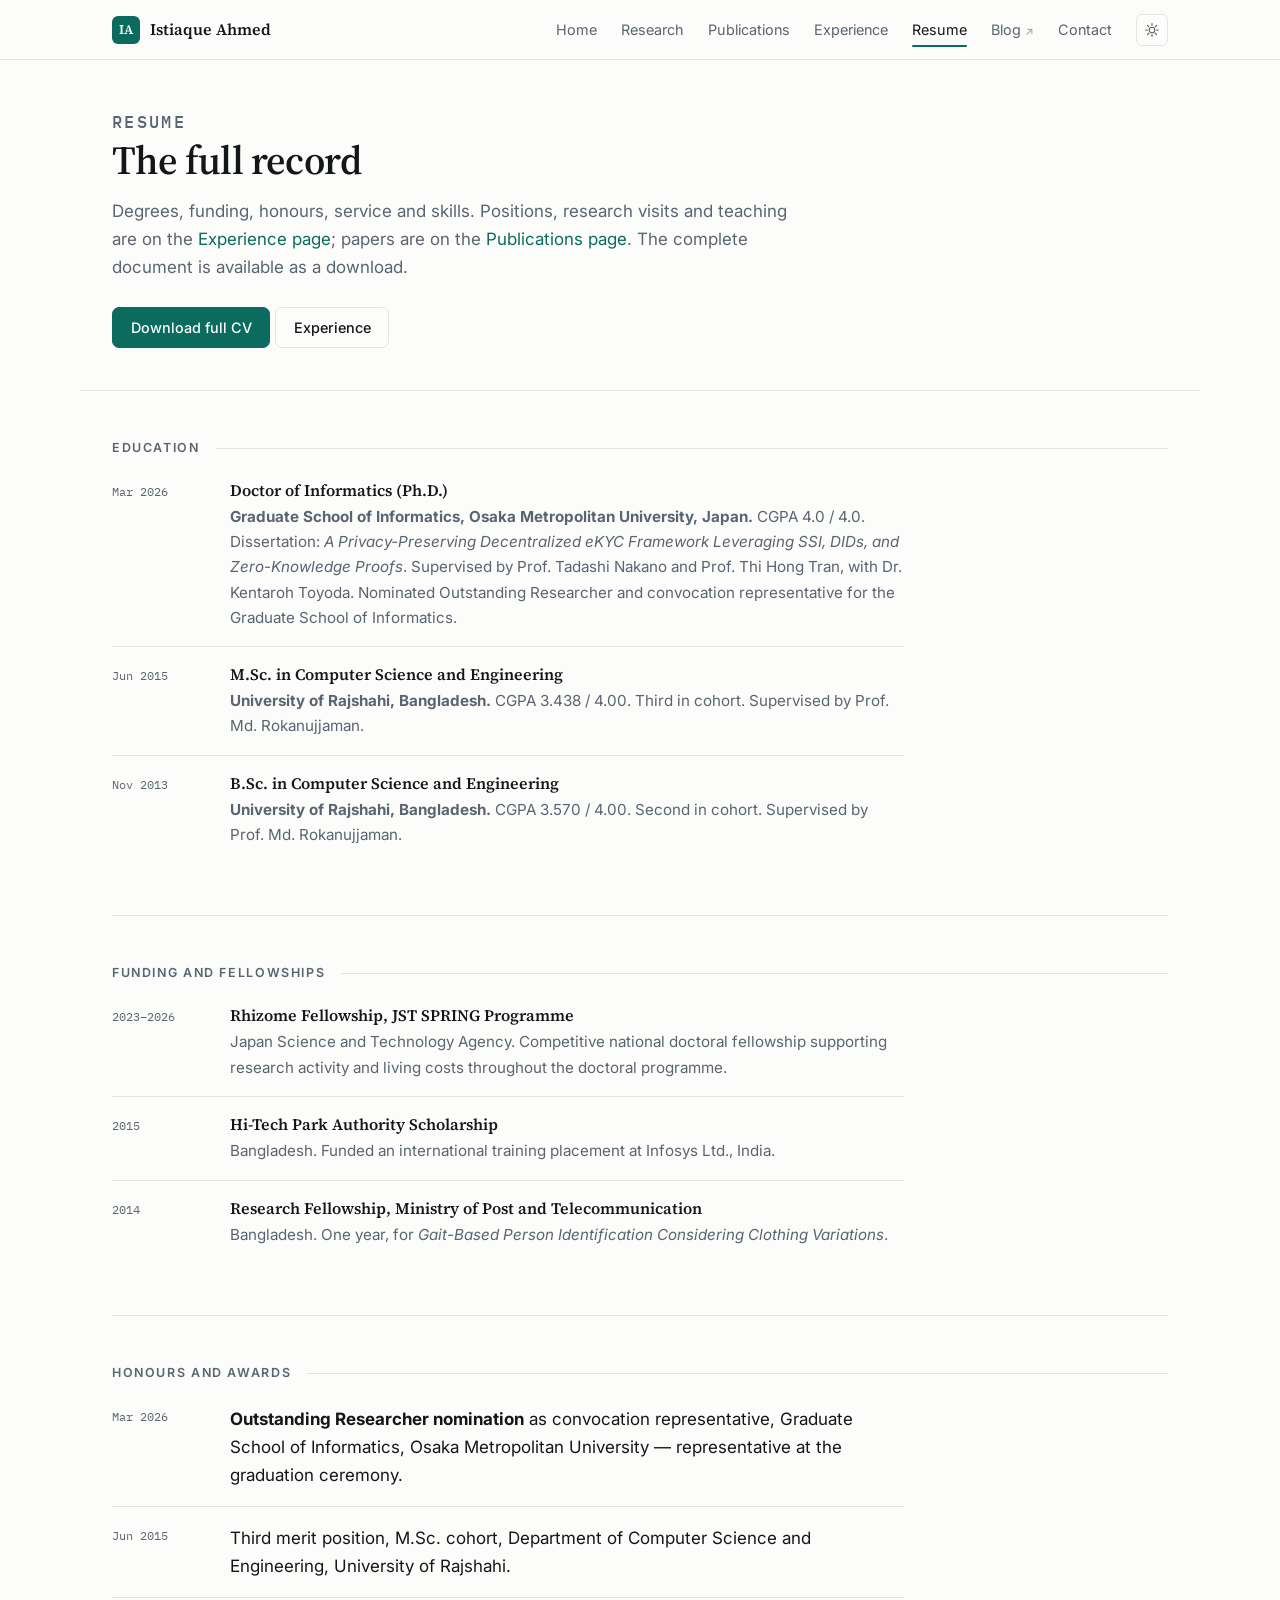
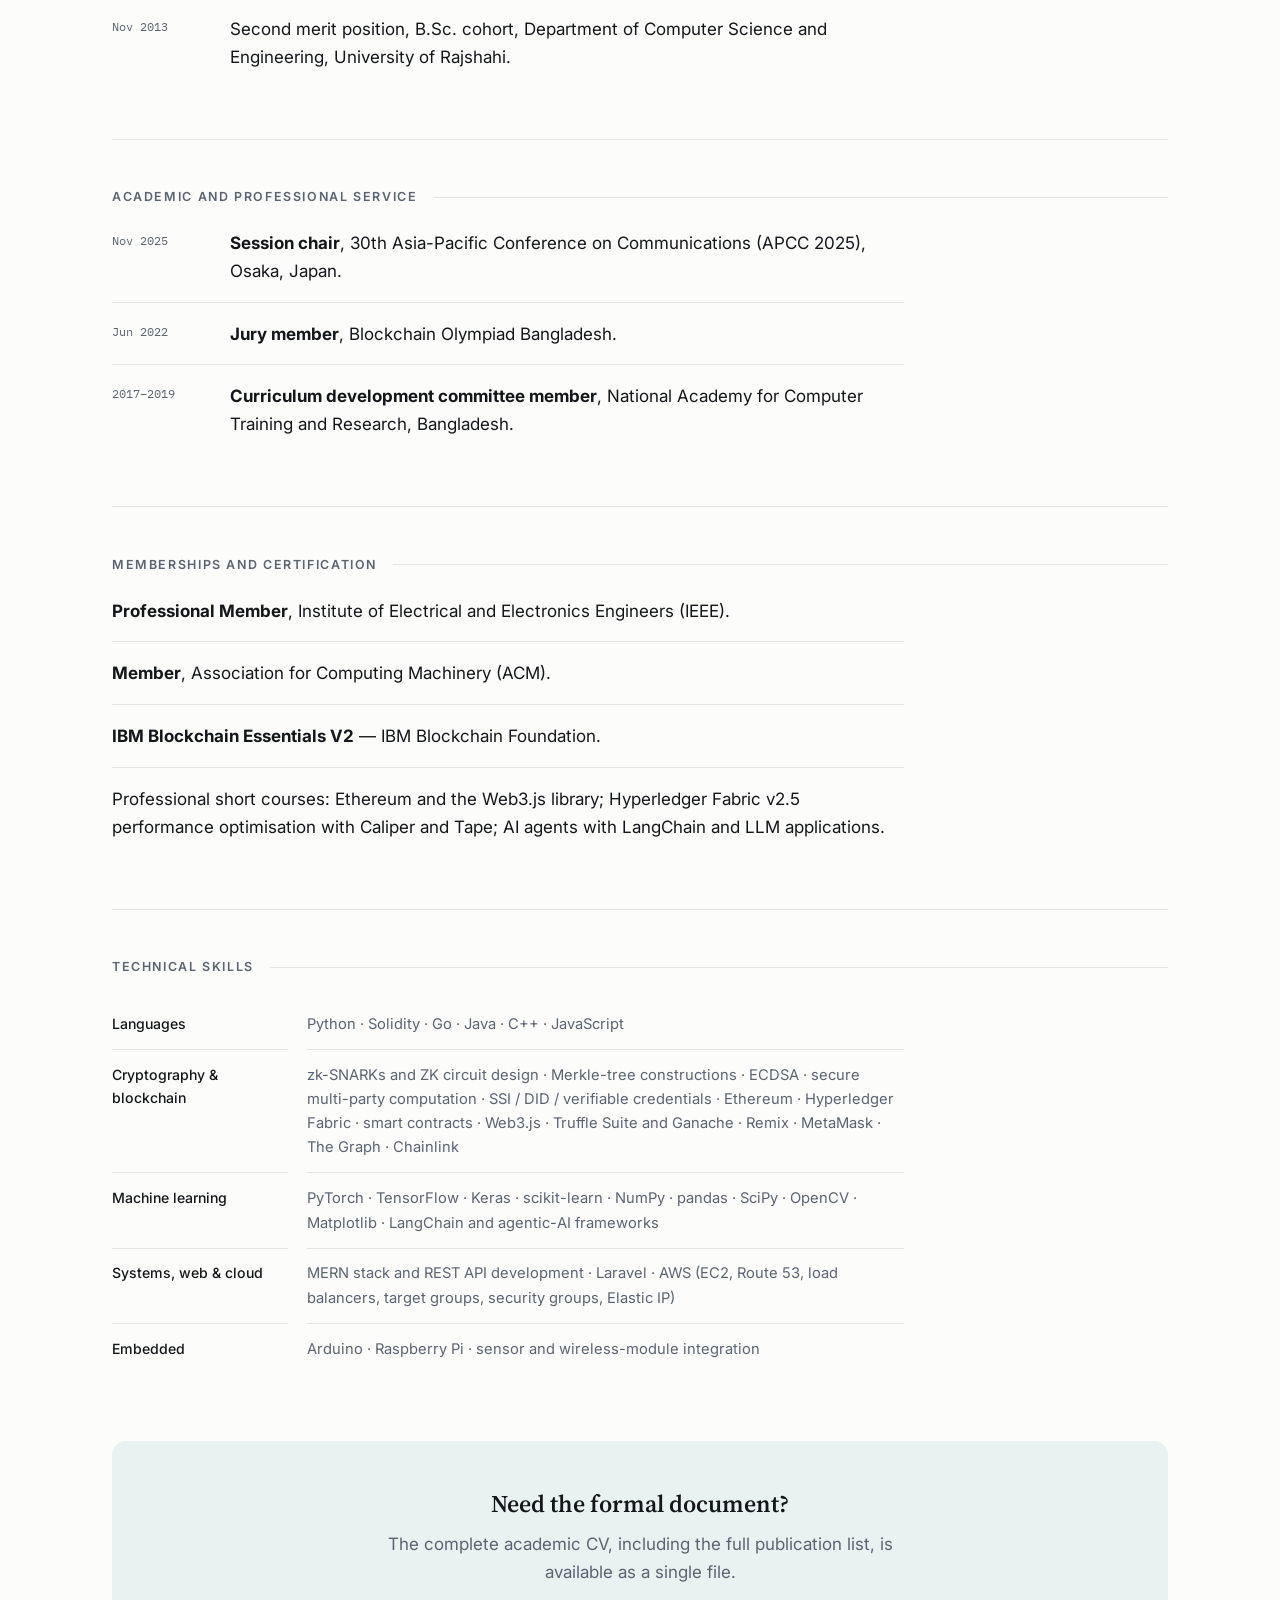
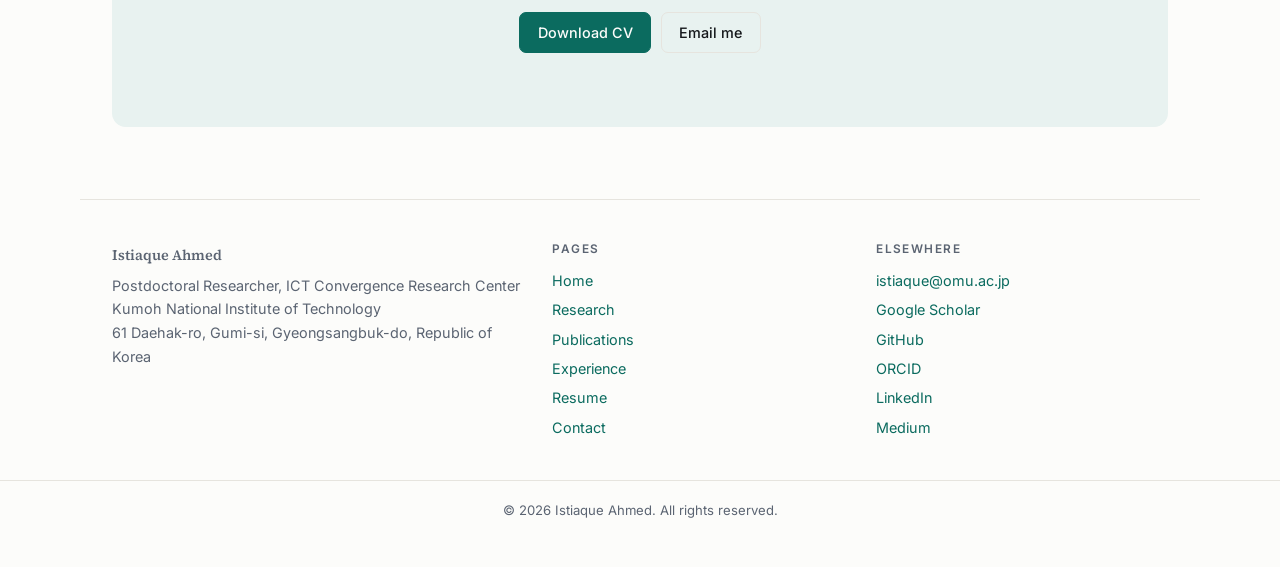
==== cv.html @ c82ebc51 "first commit" ====
<!DOCTYPE html>
<html lang="en">
<head>
<meta charset="utf-8">
<meta name="viewport" content="width=device-width, initial-scale=1">
<title>Resume — Istiaque Ahmed</title>
<meta name="description" content="Resume of Istiaque Ahmed: education, fellowships, honours, academic service, memberships and technical skills.">
<meta name="author" content="Istiaque Ahmed">
<link rel="icon" href="data:image/svg+xml,<svg xmlns='http://www.w3.org/2000/svg' viewBox='0 0 32 32'><rect width='32' height='32' rx='7' fill='%230B6B5F'/><text x='16' y='23' font-family='Georgia,serif' font-weight='600' font-size='17' fill='%23ffffff' text-anchor='middle'>IA</text></svg>">
<link rel="preconnect" href="https://fonts.googleapis.com">
<link rel="preconnect" href="https://fonts.gstatic.com" crossorigin>
<link rel="stylesheet" href="https://fonts.googleapis.com/css2?family=IBM+Plex+Mono:wght@400;500&family=Inter:wght@400;500;600&family=Source+Serif+4:opsz,wght@8..60,400;8..60,600&display=swap">
<link rel="stylesheet" href="styles.css">
<script>
  try { var t = localStorage.getItem("ia-theme");
        if (t === "dark" || t === "light") document.documentElement.setAttribute("data-theme", t); }
  catch (e) {}
</script>
</head>

<body data-page="cv">
<a class="skip" href="#main">Skip to content</a>

<nav class="nav">
  <div class="nav__in">
    <a class="nav__brand" href="index.html"><span class="nav__mono">IA</span>Istiaque Ahmed</a>
    <div class="nav__links" id="navLinks">
      <a href="index.html" data-nav="home">Home</a>
      <a href="research.html" data-nav="research">Research</a>
      <a href="publications.html" data-nav="publications">Publications</a>
      <a href="experience.html" data-nav="experience">Experience</a>
      <a href="cv.html" data-nav="cv">Resume</a>
      <a href="https://medium.com/@isti.ru.cse" data-nav="blog" rel="me noopener" target="_blank">Blog<span class="nav__ext">&#8599;</span></a>
      <a href="contact.html" data-nav="contact">Contact</a>
    </div>
    <div class="nav__tools">
      <button id="themeBtn" class="iconbtn" type="button" aria-label="Switch colour theme">
        <svg class="i-sun" viewBox="0 0 24 24" aria-hidden="true"><circle cx="12" cy="12" r="4.2"/><path d="M12 2.4v2.6M12 19v2.6M2.4 12h2.6M19 12h2.6M5.2 5.2l1.9 1.9M16.9 16.9l1.9 1.9M18.8 5.2l-1.9 1.9M7.1 16.9l-1.9 1.9"/></svg>
        <svg class="i-moon" viewBox="0 0 24 24" aria-hidden="true"><path d="M20 14.2A8.2 8.2 0 1 1 9.8 4a6.6 6.6 0 0 0 10.2 10.2z"/></svg>
      </button>
      <button id="burger" class="iconbtn burger" type="button" aria-label="Open menu" aria-expanded="false" aria-controls="navLinks">
        <svg viewBox="0 0 24 24" aria-hidden="true"><path d="M4 7h16M4 12h16M4 17h16"/></svg>
      </button>
    </div>
  </div>
</nav>

<main id="main">

  <header class="phead wrap">
    <p class="eyebrow">Resume</p>
    <h1>The full record</h1>
    <p>
      Degrees, funding, honours, service and skills. Positions, research visits
      and teaching are on the <a href="experience.html">Experience page</a>;
      papers are on the <a href="publications.html">Publications page</a>. The
      complete document is available as a download.
    </p>
    <p style="margin-top:1.6rem">
      <a class="btn" href="pdf/Istiaque_Ahmed_CV.pdf" target="_blank" rel="noopener">Download full CV</a>
      <a class="btn btn--ghost" href="experience.html">Experience</a>
    </p>
  </header>

  <div class="wrap">

    <section class="section">
      <h2>Education</h2>
      <ul class="rows">
        <li>
          <span class="rows__when">Mar 2026</span>
          <div>
            <h3>Doctor of Informatics (Ph.D.)</h3>
            <p><strong>Graduate School of Informatics, Osaka Metropolitan University, Japan.</strong>
               CGPA 4.0 / 4.0. Dissertation: <em>A Privacy-Preserving Decentralized
               eKYC Framework Leveraging SSI, DIDs, and Zero-Knowledge Proofs</em>.
               Supervised by Prof. Tadashi Nakano and Prof. Thi Hong Tran, with
               Dr. Kentaroh Toyoda. Nominated Outstanding Researcher and
               convocation representative for the Graduate School of Informatics.</p>
          </div>
        </li>
        <li>
          <span class="rows__when">Jun 2015</span>
          <div>
            <h3>M.Sc. in Computer Science and Engineering</h3>
            <p><strong>University of Rajshahi, Bangladesh.</strong> CGPA 3.438 / 4.00.
               Third in cohort. Supervised by Prof. Md. Rokanujjaman.</p>
          </div>
        </li>
        <li>
          <span class="rows__when">Nov 2013</span>
          <div>
            <h3>B.Sc. in Computer Science and Engineering</h3>
            <p><strong>University of Rajshahi, Bangladesh.</strong> CGPA 3.570 / 4.00.
               Second in cohort. Supervised by Prof. Md. Rokanujjaman.</p>
          </div>
        </li>
      </ul>
    </section>

    <section class="section">
      <h2>Funding and fellowships</h2>
      <ul class="rows">
        <li>
          <span class="rows__when">2023&ndash;2026</span>
          <div>
            <h3>Rhizome Fellowship, JST SPRING Programme</h3>
            <p>Japan Science and Technology Agency. Competitive national doctoral
               fellowship supporting research activity and living costs throughout
               the doctoral programme.</p>
          </div>
        </li>
        <li>
          <span class="rows__when">2015</span>
          <div>
            <h3>Hi-Tech Park Authority Scholarship</h3>
            <p>Bangladesh. Funded an international training placement at
               Infosys Ltd., India.</p>
          </div>
        </li>
        <li>
          <span class="rows__when">2014</span>
          <div>
            <h3>Research Fellowship, Ministry of Post and Telecommunication</h3>
            <p>Bangladesh. One year, for <em>Gait-Based Person Identification
               Considering Clothing Variations</em>.</p>
          </div>
        </li>
      </ul>
    </section>

    <section class="section">
      <h2>Honours and awards</h2>
      <ul class="rows">
        <li><span class="rows__when">Mar 2026</span><div><strong>Outstanding Researcher nomination</strong> as convocation representative, Graduate School of Informatics, Osaka Metropolitan University — representative at the graduation ceremony.</div></li>
        <li><span class="rows__when">Jun 2015</span><div>Third merit position, M.Sc. cohort, Department of Computer Science and Engineering, University of Rajshahi.</div></li>
        <li><span class="rows__when">Nov 2013</span><div>Second merit position, B.Sc. cohort, Department of Computer Science and Engineering, University of Rajshahi.</div></li>
      </ul>
    </section>

    <section class="section">
      <h2>Academic and professional service</h2>
      <ul class="rows">
        <li><span class="rows__when">Nov 2025</span><div><strong>Session chair</strong>, 30th Asia-Pacific Conference on Communications (APCC 2025), Osaka, Japan.</div></li>
        <li><span class="rows__when">Jun 2022</span><div><strong>Jury member</strong>, Blockchain Olympiad Bangladesh.</div></li>
        <li><span class="rows__when">2017&ndash;2019</span><div><strong>Curriculum development committee member</strong>, National Academy for Computer Training and Research, Bangladesh.</div></li>
      </ul>
    </section>

    <section class="section">
      <h2>Memberships and certification</h2>
      <ul class="rows rows--plain">
        <li><div><strong>Professional Member</strong>, Institute of Electrical and Electronics Engineers (IEEE).</div></li>
        <li><div><strong>Member</strong>, Association for Computing Machinery (ACM).</div></li>
        <li><div><strong>IBM Blockchain Essentials V2</strong> — IBM Blockchain Foundation.</div></li>
        <li><div>Professional short courses: Ethereum and the Web3.js library; Hyperledger Fabric v2.5 performance optimisation with Caliper and Tape; AI agents with LangChain and LLM applications.</div></li>
      </ul>
    </section>

    <section class="section">
      <h2>Technical skills</h2>
      <dl class="skills">
        <dt>Languages</dt>
        <dd>Python &middot; Solidity &middot; Go &middot; Java &middot; C++ &middot; JavaScript</dd>
        <dt>Cryptography &amp; blockchain</dt>
        <dd>zk-SNARKs and ZK circuit design &middot; Merkle-tree constructions &middot; ECDSA &middot;
            secure multi-party computation &middot; SSI / DID / verifiable credentials &middot;
            Ethereum &middot; Hyperledger Fabric &middot; smart contracts &middot; Web3.js &middot;
            Truffle Suite and Ganache &middot; Remix &middot; MetaMask &middot; The Graph &middot; Chainlink</dd>
        <dt>Machine learning</dt>
        <dd>PyTorch &middot; TensorFlow &middot; Keras &middot; scikit-learn &middot; NumPy &middot; pandas &middot;
            SciPy &middot; OpenCV &middot; Matplotlib &middot; LangChain and agentic-AI frameworks</dd>
        <dt>Systems, web &amp; cloud</dt>
        <dd>MERN stack and REST API development &middot; Laravel &middot;
            AWS (EC2, Route 53, load balancers, target groups, security groups, Elastic IP)</dd>
        <dt>Embedded</dt>
        <dd>Arduino &middot; Raspberry Pi &middot; sensor and wireless-module integration</dd>
      </dl>
    </section>

  </div>

  <div class="wrap">
    <section class="cta">
      <h2>Need the formal document?</h2>
      <p>The complete academic CV, including the full publication list, is available as a single file.</p>
      <p class="cta__actions">
        <a class="btn" href="pdf/Istiaque_Ahmed_CV.pdf" target="_blank" rel="noopener">Download CV</a>
        <a class="btn btn--ghost" href="mailto:istiaque@omu.ac.jp" target="_blank">Email me</a>
      </p>
    </section>
  </div>

</main>

<footer class="foot">
  <div class="foot__in">
    <div>
      <p class="foot__name">Istiaque Ahmed</p>
      <p>Postdoctoral Researcher, ICT Convergence Research Center<br>
         Kumoh National Institute of Technology<br>
         61 Daehak-ro, Gumi-si, Gyeongsangbuk-do, Republic of Korea</p>
    </div>
    <div>
      <h2>Pages</h2>
      <ul>
        <li><a href="index.html">Home</a></li>
        <li><a href="research.html">Research</a></li>
        <li><a href="publications.html">Publications</a></li>
        <li><a href="experience.html">Experience</a></li>
        <li><a href="cv.html">Resume</a></li>
        <li><a href="contact.html">Contact</a></li>
      </ul>
    </div>
    <div>
      <h2>Elsewhere</h2>
      <ul>
        <li><a href="mailto:istiaque@omu.ac.jp" target="_blank">istiaque@omu.ac.jp</a></li>
        <li><a href="https://scholar.google.com/citations?user=SCHOLAR_ID" rel="me noopener" target="_blank">Google Scholar</a></li>
        <li><a href="https://github.com/istiaque010" rel="me noopener" target="_blank">GitHub</a></li>
        <li><a href="https://orcid.org/0000-0002-3112-6568" rel="me noopener" target="_blank">ORCID</a></li>
        <li><a href="https://www.linkedin.com/in/istirare/" rel="me noopener" target="_blank">LinkedIn</a></li>
        <li><a href="https://medium.com/@isti.ru.cse" rel="me noopener" target="_blank">Medium</a></li>
      </ul>
    </div>
  </div>
  <p class="foot__meta">&copy; <span data-year>2026</span> Istiaque Ahmed. All rights reserved.</p>
</footer>

<script src="publications.js"></script>
<script src="main.js"></script>
</body>
</html>
---- styles.css ----
/* ===========================================================================
   Istiaque Ahmed — academic site
   Ink on warm off-white, one deep-teal accent. Hairlines and tints, no shadows.
   =========================================================================== */

:root {
  --bg:        #FCFCFA;
  --surface:   #FFFFFF;
  --text:      #14171A;
  --muted:     #5B6472;
  --rule:      #E6E4DE;
  --accent:    #0B6B5F;
  --accent-bg: #E8F2F0;

  --font-head: "Source Serif 4", Georgia, "Times New Roman", serif;
  --font-body: "Inter", system-ui, -apple-system, "Segoe UI", sans-serif;
  --font-mono: "IBM Plex Mono", ui-monospace, "Cascadia Code", Consolas, monospace;

  --max: 1120px;
  --nav: 60px;
  --r:   10px;
}

@media (prefers-color-scheme: dark) {
  :root:not([data-theme="light"]) {
    --bg:        #0F1115;
    --surface:   #171A1F;
    --text:      #E8E8E4;
    --muted:     #9AA3AE;
    --rule:      #262A31;
    --accent:    #5EC8B8;
    --accent-bg: #16302D;
  }
}

:root[data-theme="dark"] {
  --bg:        #0F1115;
  --surface:   #171A1F;
  --text:      #E8E8E4;
  --muted:     #9AA3AE;
  --rule:      #262A31;
  --accent:    #5EC8B8;
  --accent-bg: #16302D;
}

/* --------------------------------- base ---------------------------------- */

*, *::before, *::after { box-sizing: border-box; }

html { -webkit-text-size-adjust: 100%; scroll-behavior: smooth; }
/* Smooth cross-fade on same-origin navigation (Chrome/Edge); other browsers
   simply ignore it and navigate as usual. */
@view-transition { navigation: auto; }

@media (prefers-reduced-motion: reduce) {
  html { scroll-behavior: auto; }
  *, *::before, *::after { transition: none !important; animation: none !important; }
  ::view-transition-group(*), ::view-transition-old(*),
  ::view-transition-new(*) { animation: none !important; }
}

body {
  margin: 0;
  background: var(--bg);
  color: var(--text);
  font: 400 17px/1.65 var(--font-body);
  -webkit-font-smoothing: antialiased;
  text-rendering: optimizeLegibility;
}

h1, h2, h3, h4 { font-family: var(--font-head); font-weight: 600; line-height: 1.25; }
p { margin: 0 0 1rem; }
img { max-width: 100%; display: block; }

a { color: var(--accent); text-decoration: none; }
a:hover {
  text-decoration: underline;
  text-decoration-thickness: 1px; text-underline-offset: 3px;
}

::selection { background: var(--accent-bg); color: var(--text); }

/* ------------------------------ interaction ------------------------------
   One shared timing for every state change. Properties are named rather than
   using `all`, which would animate layout and cause jank. --------------- */

a, .btn, .chip, .iconbtn, .pub__link, .card__ico, .person,
a.card, .card--link, .nav__links a, .tl h3,
.nav__links a::after, .linkrow a::after,
.pub::before, .newsline li::before, .tl li::before {
  transition: color .15s ease, background-color .15s ease,
              border-color .15s ease, transform .15s ease;
}
a:focus-visible, button:focus-visible, input:focus-visible, summary:focus-visible {
  outline: 2px solid var(--accent); outline-offset: 2px; border-radius: 3px;
}

.wrap { max-width: var(--max); margin: 0 auto; padding: 0 2rem; }
.narrow { max-width: 68ch; }

.vh {
  position: absolute; width: 1px; height: 1px; padding: 0; margin: -1px;
  overflow: hidden; clip-path: inset(50%); white-space: nowrap; border: 0;
}
.skip {
  position: absolute; left: -9999px; top: 0; z-index: 60;
  padding: .6rem 1rem; background: var(--accent); color: var(--bg);
}
.skip:focus { left: .5rem; top: .5rem; }

.eyebrow {
  margin: 0 0 .7rem;
  font: 500 .76rem/1.4 var(--font-mono);
  text-transform: uppercase; letter-spacing: .14em; color: var(--accent);
}

/* ---------------------------------- nav ---------------------------------- */

.nav {
  position: sticky; top: 0; z-index: 30;
  height: var(--nav);
  background: var(--bg);
  background: color-mix(in srgb, var(--bg) 88%, transparent);
  backdrop-filter: saturate(150%) blur(10px);
  border-bottom: 1px solid var(--rule);
}
.nav__in {
  max-width: var(--max); height: 100%; margin: 0 auto; padding: 0 2rem;
  display: flex; align-items: center; gap: 1.5rem;
}
.nav__brand {
  display: flex; align-items: center; gap: .6rem;
  font-family: var(--font-head); font-weight: 600; font-size: 1rem;
  color: var(--text); white-space: nowrap;
}
.nav__brand:hover { text-decoration: none; color: var(--accent); }
.nav__mono {
  display: grid; place-items: center;
  width: 28px; height: 28px; border-radius: 6px;
  background: var(--accent); color: var(--bg);
  font-size: .82rem; letter-spacing: .02em;
}
.nav__links { display: flex; align-items: center; gap: 1.5rem; margin-left: auto; }
.nav__links a {
  position: relative; padding: .2rem 0;
  font-size: .9rem; color: var(--muted);
}
.nav__links a:hover { color: var(--text); text-decoration: none; }
.nav__links a.is-on { color: var(--text); }
.nav__links a::after {
  content: ""; position: absolute; left: 0; right: 0; bottom: -2px;
  height: 2px; background: var(--accent); border-radius: 2px;
  transform: scaleX(0); transform-origin: left;
}
.nav__links a:hover::after,
.nav__links a.is-on::after { transform: scaleX(1); }
/* Marks a nav item that leaves the site. */
.nav__ext { margin-left: .22rem; font-size: .78em; opacity: .65; }

.nav__tools { display: flex; align-items: center; gap: .6rem; }

.iconbtn {
  display: grid; place-items: center;
  width: 32px; height: 32px; padding: 0;
  background: none; border: 1px solid var(--rule); border-radius: 6px;
  color: var(--muted); cursor: pointer;
}
.iconbtn:hover { color: var(--accent); border-color: var(--accent); }
.iconbtn svg {
  width: 16px; height: 16px; fill: none; stroke: currentColor;
  stroke-width: 1.7; stroke-linecap: round; stroke-linejoin: round;
}
.i-moon { display: none; }
:root[data-theme="dark"] .i-sun { display: none; }
:root[data-theme="dark"] .i-moon { display: block; }
@media (prefers-color-scheme: dark) {
  :root:not([data-theme="light"]) .i-sun { display: none; }
  :root:not([data-theme="light"]) .i-moon { display: block; }
  :root[data-theme="light"] .i-sun { display: block; }
  :root[data-theme="light"] .i-moon { display: none; }
}
.burger { display: none; }

/* -------------------------------- buttons -------------------------------- */

.btn {
  display: inline-block;
  padding: .55rem 1.1rem;
  background: var(--accent); color: var(--bg);
  border: 1px solid var(--accent); border-radius: 7px;
  font: 500 .9rem/1.5 var(--font-body); cursor: pointer;
}
.btn:hover {
  text-decoration: none; filter: brightness(1.1);
  transform: translateY(-1px);
}
.btn:active { transform: translateY(0); }
.btn--ghost {
  background: none; color: var(--text); border-color: var(--rule);
}
.btn--ghost:hover { border-color: var(--accent); color: var(--accent); filter: none; }
.btn--sm { padding: .36rem .8rem; font-size: .84rem; }

/* --------------------------------- hero ---------------------------------- */

.hero { padding: 4.2rem 0 3.4rem; }
.hero__in {
  display: grid; grid-template-columns: minmax(0, 1fr) 280px; gap: 4rem;
  align-items: center;
}
.hero h1 {
  margin: 0 0 1rem;
  font-size: clamp(2.3rem, 5.4vw, 3.3rem);
  letter-spacing: -.02em;
}
.hero__lede {
  max-width: 54ch;
  font-size: 1.14rem; line-height: 1.6; color: var(--muted);
}
.hero__lede strong { color: var(--text); font-weight: 500; }
.hero__where {
  margin: 1.2rem 0 0;
  font-size: .93rem; line-height: 1.6; color: var(--muted);
}
.hero__where b { color: var(--text); font-weight: 500; }
.hero__cta { display: flex; flex-wrap: wrap; gap: .6rem; margin-top: 1.8rem; }

.hero__media { position: relative; }
.hero__media::before {
  content: ""; position: absolute; inset: 14px -14px -14px 14px;
  background: var(--accent-bg); border-radius: var(--r);
}
.hero__img {
  position: relative;
  /* height:auto is required — the width/height attributes on the <img> become
     presentational hints, and without this the height hint beats aspect-ratio. */
  width: 100%; height: auto; aspect-ratio: 1;
  border-radius: var(--r);
  border: 1px solid var(--rule);
  object-fit: cover; object-position: center 20%;
  background: var(--surface);
}
.hero__img--mono {
  display: grid; place-items: center;
  color: var(--accent); background: var(--surface);
  font-family: var(--font-head); font-weight: 600; font-size: 4.4rem;
  letter-spacing: .02em;
}

.linkrow { display: flex; flex-wrap: wrap; gap: 1.1rem; margin: 1.6rem 0 0; }
.linkrow a {
  position: relative; padding-bottom: 3px;
  font-size: .88rem; color: var(--muted);
}
/* Growing underline, same as the nav. text-decoration is suppressed so the
   default underline does not double up with it. */
.linkrow a::after {
  content: ""; position: absolute; left: 0; right: 0; bottom: 0;
  height: 2px; background: var(--accent); border-radius: 2px;
  transform: scaleX(0); transform-origin: left;
}
.linkrow a:hover { color: var(--accent); text-decoration: none; }
.linkrow a:hover::after { transform: scaleX(1); }

/* --------------------------------- stats --------------------------------- */

.stats {
  display: grid; grid-template-columns: repeat(4, minmax(0, 1fr));
  border-top: 1px solid var(--rule); border-bottom: 1px solid var(--rule);
}
.stats > div { padding: 1.5rem 0; position: relative; }
.stats > div + div { padding-left: 1.6rem; }
/* Drawn as an inset pseudo-element rather than a border, so the dividers stop
   short of the top and bottom rules instead of running into them. */
.stats > div + div::before {
  content: ""; position: absolute; left: 0; top: 1rem; bottom: 1rem;
  width: 1px; background: var(--rule);
}
.stats b {
  display: block;
  font: 500 1.75rem/1.1 var(--font-mono);
  color: var(--accent); font-variant-numeric: tabular-nums;
}
.stats span {
  display: block; margin-top: .35rem;
  font-size: .8rem; text-transform: uppercase; letter-spacing: .08em;
  color: var(--muted);
}

/* --------------------------------- bands --------------------------------- */

.band {
  padding-top: 4rem; padding-bottom: 4rem;
  border-top: 1px solid var(--rule);
}
.band:first-of-type { border-top: 0; }
.band__head {
  display: flex; align-items: baseline; justify-content: space-between;
  gap: 1rem; margin-bottom: 2rem;
}
.band__head h2 { margin: 0; font-size: 1.55rem; letter-spacing: -.01em; }
.band__head p { margin: .4rem 0 0; font-size: .95rem; color: var(--muted); }
.band__more { font-size: .88rem; white-space: nowrap; }

.grid { display: grid; gap: 1.1rem; }
.grid--3 { grid-template-columns: repeat(3, minmax(0, 1fr)); }
.grid--2 { grid-template-columns: repeat(2, minmax(0, 1fr)); }

.card {
  display: flex; flex-direction: column;
  padding: 1.6rem;
  background: var(--surface);
  border: 1px solid var(--rule); border-radius: var(--r);
}
a.card, .card--link { color: inherit; }
a.card:hover, .card--link:hover {
  border-color: var(--accent); text-decoration: none;
  transform: translateY(-2px);
}
a.card:active { transform: translateY(0); }
/* Not clickable — a border shift only, no lift, so it makes no false promise. */
.person:hover { border-color: var(--muted); }
.card__ico {
  display: grid; place-items: center;
  width: 40px; height: 40px; margin-bottom: 1.2rem;
  background: var(--accent-bg); border-radius: 9px;
  color: var(--accent);
}
.card__ico svg {
  width: 21px; height: 21px; fill: none; stroke: currentColor;
  stroke-width: 1.5; stroke-linecap: round; stroke-linejoin: round;
}
a.card:hover .card__ico, .card--link:hover .card__ico {
  background: var(--accent); color: var(--bg);
}
.card h3 { margin: 0 0 .5rem; font-size: 1.12rem; }
.card p { margin: 0 0 1.3rem; font-size: .94rem; color: var(--muted); }
.card > :last-child { margin-bottom: 0; }
.card__tags { margin: 1.1rem 0 1.3rem; }
.card__foot {
  margin-top: auto; padding-top: .9rem;
  border-top: 1px solid var(--rule);
  font: 400 .78rem/1.5 var(--font-mono); color: var(--accent);
}

/* Anchored sections clear the sticky nav. */
main [id] { scroll-margin-top: calc(var(--nav) + 1.5rem); }

/* --------------------- dated lists: news + selected work ----------------- */

.newsline { list-style: none; margin: 0; padding: 0; }
.newsline li {
  position: relative;
  display: grid; grid-template-columns: 6rem minmax(0, 1fr); gap: 0 1.2rem;
  padding: .95rem 0; border-top: 1px solid var(--rule);
  font-size: .96rem; color: var(--muted);
}
.newsline li::before {
  content: ""; position: absolute; inset: 0 -1rem;
  border-radius: 6px; background: transparent;
}
.newsline li:hover::before { background: var(--accent-bg); }
.newsline li > * { position: relative; }
.newsline li:first-child { border-top: 0; padding-top: 0; }
.newsline time {
  font: 400 .78rem/1.85 var(--font-mono); color: var(--accent);
  font-variant-numeric: tabular-nums; white-space: nowrap;
}
.newsline strong, .newsline em { color: var(--text); }
.newsline strong { font-weight: 500; }

/* Publication rows reuse the same shape, with a title line on top. */
.newsline h3 {
  margin: 0 0 .3rem;
  font-size: 1.04rem; line-height: 1.4; color: var(--text);
}
.sw__authors { margin: 0 0 .15rem; }
.sw__authors .me { color: var(--text); font-weight: 600; }
.sw__venue { margin: 0; font-style: italic; }
.newsline .pub__links { margin-top: .6rem; }

/* ---------------------------------- cta ---------------------------------- */

.cta {
  margin: 1rem 0 4.5rem;
  padding: 3rem 2rem;
  background: var(--accent-bg); border-radius: 14px;
  text-align: center;
}
.cta h2 { margin: 0 0 .7rem; font-size: 1.5rem; }
.cta p { max-width: 52ch; margin: 0 auto 1.6rem; color: var(--muted); }
:root[data-theme="dark"] .cta p { color: var(--text); }
.cta__actions {
  display: flex; flex-wrap: wrap; justify-content: center; gap: .6rem;
  max-width: none; margin: 0;
}

/* ------------------------------- page head ------------------------------- */

.phead {
  padding-top: 3.2rem; padding-bottom: 2.6rem;
  border-bottom: 1px solid var(--rule);
}
.phead h1 { margin: 0 0 .8rem; font-size: clamp(1.9rem, 4vw, 2.5rem); letter-spacing: -.015em; }
.phead p { max-width: 62ch; margin: 0; font-size: 1.06rem; color: var(--muted); }

.section { padding: 3.2rem 0; border-top: 1px solid var(--rule); }
.section:first-of-type { border-top: 0; }
.section > h2 {
  margin: 0 0 1.6rem;
  font: 600 .78rem/1 var(--font-body);
  text-transform: uppercase; letter-spacing: .13em; color: var(--muted);
  display: flex; align-items: center; gap: 1rem;
}
.section > h2::after { content: ""; flex: 1; height: 1px; background: var(--rule); }
.sub__h { margin: 2.4rem 0 .9rem; font-size: 1.05rem; }
.sub__h:first-of-type { margin-top: 0; }

/* --------------------------- research area block ------------------------- */

.area {
  display: grid; grid-template-columns: 2.2rem minmax(0, 1fr); gap: 0 1.4rem;
  padding: 2.4rem 0; border-top: 1px solid var(--rule);
}
.area:first-of-type { border-top: 0; padding-top: .6rem; }
.area__ico { color: var(--accent); }
.area__ico svg {
  width: 26px; height: 26px; fill: none; stroke: currentColor;
  stroke-width: 1.5; stroke-linecap: round; stroke-linejoin: round;
}
.area h2 { margin: 0 0 .6rem; font-size: 1.35rem; }
.area > div > p { max-width: 66ch; color: var(--muted); }
.area__tags { display: flex; flex-wrap: wrap; gap: .4rem; margin: 0 0 1.4rem; }
.tag {
  padding: .13rem .5rem;
  border: 1px solid var(--rule); border-radius: 4px;
  font: 400 .74rem/1.65 var(--font-mono); color: var(--muted);
}
.tag__n { margin-left: .45rem; color: var(--accent); font-weight: 500; }

/* -------------------------------- people --------------------------------- */

.people {
  display: grid; grid-template-columns: repeat(3, minmax(0, 1fr)); gap: .9rem;
}
.person {
  padding: 1.15rem 1.25rem;
  background: var(--surface);
  border: 1px solid var(--rule); border-radius: var(--r);
}
.person .role, .card .role {
  margin: 0 0 .45rem;
  font: 500 .7rem/1.6 var(--font-mono);
  text-transform: uppercase; letter-spacing: .08em; color: var(--accent);
}

/* ------------------------------- timeline -------------------------------- */

.tl {
  list-style: none; margin: 0; padding: 0 0 0 1.5rem;
  position: relative; max-width: 72ch;
}
.tl::before {
  content: ""; position: absolute; left: 5px; top: .6rem; bottom: .6rem;
  width: 1px; background: var(--rule);
}
.tl li { position: relative; padding-bottom: 1.6rem; }
.tl li:last-child { padding-bottom: 0; }
.tl li::before {
  content: ""; position: absolute; left: -1.5rem; top: .4rem;
  width: 11px; height: 11px; border-radius: 50%;
  background: var(--bg); border: 2px solid var(--rule);
}
/* The timeline gets the dot and the heading, not a tint — a filled block
   behind it would fight the connector line. */
.tl li:hover::before {
  background: var(--accent); border-color: var(--accent);
  transform: scale(1.25);
}
.tl li:hover h3 { color: var(--accent); }
.tl li.is-now::before { background: var(--accent); border-color: var(--accent); }
.tl time {
  display: block;
  font: 400 .78rem/1.6 var(--font-mono); color: var(--muted);
  font-variant-numeric: tabular-nums;
}
.tl li.is-now time { color: var(--accent); }
.tl h3 { margin: .15rem 0 .2rem; font-size: 1.03rem; }
.tl p { margin: 0; font-size: .93rem; color: var(--muted); }
.tl__meta {
  display: block; margin-top: .4rem;
  font: 400 .78rem/1.6 var(--font-mono); color: var(--accent);
}
.person h3 { margin: 0 0 .3rem; font-size: 1.02rem; }
.person p { margin: 0; font-size: .87rem; line-height: 1.5; color: var(--muted); }
.coauthors { display: flex; flex-wrap: wrap; gap: .4rem; margin: 0; }

.callout {
  margin: 1.6rem 0;
  padding: 1.4rem 1.6rem;
  background: var(--accent-bg); border-radius: var(--r);
}
.callout h3 { margin: 0 0 .5rem; font-size: 1.04rem; }
.callout p { margin: 0; font-size: .95rem; color: var(--muted); }
:root[data-theme="dark"] .callout p { color: var(--text); }

/* ----------------------- generic date + content rows --------------------- */

.rows { list-style: none; margin: 0; padding: 0; max-width: 72ch; }
.rows > li {
  display: grid; grid-template-columns: 6.2rem minmax(0, 1fr); gap: 0 1.2rem;
  padding: 1.05rem 0; border-top: 1px solid var(--rule);
}
.rows > li:first-child { border-top: 0; padding-top: 0; }
.rows__when {
  font: 400 .78rem/1.9 var(--font-mono); color: var(--muted);
  font-variant-numeric: tabular-nums; white-space: nowrap;
}
.rows > li > div > :last-child { margin-bottom: 0; }
.rows h3 { margin: 0 0 .25rem; font-size: 1rem; }
.rows h3 .meta {
  font-family: var(--font-body); font-weight: 400;
  color: var(--muted); font-size: .92rem;
}
.rows p { font-size: .95rem; color: var(--muted); }
.rows--plain > li { grid-template-columns: minmax(0, 1fr); }
.rows .links { display: flex; align-items: center; gap: .6rem; margin-top: .5rem; font-size: .84rem; }

details { font-size: .95rem; color: var(--muted); }
details summary { cursor: pointer; color: var(--accent); font-size: .9rem; }
details p { margin: .5rem 0 0; }

/* --------------------------------- skills -------------------------------- */

.skills {
  display: grid; grid-template-columns: 11rem minmax(0, 1fr); gap: 0 1.2rem;
  margin: 0; max-width: 72ch;
}
.skills dt { padding: .8rem 0; font-size: .88rem; font-weight: 500; border-top: 1px solid var(--rule); }
.skills dd { margin: 0; padding: .8rem 0; font-size: .92rem; color: var(--muted); border-top: 1px solid var(--rule); }
.skills dt:first-of-type, .skills dd:first-of-type { border-top: 0; }

/* ------------------------------ publications ----------------------------- */

.pub__tools {
  position: sticky; top: var(--nav); z-index: 15;
  display: flex; flex-wrap: wrap; align-items: center;
  justify-content: space-between; gap: .8rem;
  padding: 1rem 0;
  background: var(--bg);
  background: color-mix(in srgb, var(--bg) 92%, transparent);
  backdrop-filter: blur(8px);
  border-bottom: 1px solid var(--rule);
}
.chips { display: flex; flex-wrap: wrap; gap: .4rem; }
.chip {
  padding: .3rem .7rem;
  background: none; border: 1px solid var(--rule); border-radius: 999px;
  font: 400 .84rem/1.4 var(--font-body); color: var(--muted); cursor: pointer;
}
.chip:hover { color: var(--text); border-color: var(--muted); }
.chip.is-on {
  background: var(--accent-bg); border-color: var(--accent);
  color: var(--accent); font-weight: 500;
}
.chip__n { font-family: var(--font-mono); font-size: .76rem; opacity: .75; margin-left: .35rem; }

.search input {
  width: 16rem; max-width: 100%;
  padding: .4rem .75rem;
  background: var(--surface); color: var(--text);
  border: 1px solid var(--rule); border-radius: 7px;
  font: 400 .88rem/1.4 var(--font-body);
}
.search input::placeholder { color: var(--muted); }
.search input:focus { border-color: var(--accent); }

.pub__count { margin: 1.2rem 0 0; font-size: .86rem; color: var(--muted); }
.pub__group { margin-top: 2.6rem; }
.pub__group > h2 {
  margin: 0 0 .4rem;
  font: 500 .8rem/1.4 var(--font-body);
  text-transform: uppercase; letter-spacing: .1em; color: var(--muted);
}
.pub__group > h2 .chip__n { text-transform: none; letter-spacing: 0; }

.pub {
  position: relative;
  display: grid; grid-template-columns: 3.6rem minmax(0, 1fr); gap: 0 1.2rem;
  padding: 1.2rem 0; border-top: 1px solid var(--rule);
}
/* Tint bleeds past the text gutter so a long list stays easy to track. */
.pub::before {
  content: ""; position: absolute; inset: 0 -1rem;
  border-radius: 6px; background: transparent;
}
.pub:hover::before { background: var(--accent-bg); }
.pub > * { position: relative; }
.pub__year {
  font: 400 .78rem/1.95 var(--font-mono); color: var(--muted);
  font-variant-numeric: tabular-nums;
}
.pub__title { margin: 0 0 .3rem; font-size: 1.03rem; line-height: 1.4; }
.pub__authors { margin: 0 0 .12rem; font-size: .91rem; color: var(--muted); }
.pub__authors .me { color: var(--text); font-weight: 600; }
.pub__venue { margin: 0; font-size: .91rem; color: var(--muted); }
.pub__venue .v { font-style: italic; }
.pub__note { display: inline-block; margin-top: .3rem; font-size: .82rem; color: var(--accent); }
.pub__links { display: flex; flex-wrap: wrap; gap: .4rem; margin: .65rem 0 0; }
.pub__link {
  padding: .13rem .5rem;
  border: 1px solid var(--rule); border-radius: 4px;
  font: 400 .76rem/1.7 var(--font-mono); color: var(--muted);
  background: none; cursor: pointer;
}
.pub__link:hover {
  color: var(--accent); border-color: var(--accent);
  background: var(--accent-bg); text-decoration: none;
}
.pub__empty { padding: 2.5rem 0; color: var(--muted); font-size: .95rem; }

/* --------------------------------- footer -------------------------------- */

.foot { padding: 0 0 2.8rem; }
/* Content-width rule above the footer columns. */
.foot__in {
  display: grid; grid-template-columns: 1.4fr 1fr 1fr; gap: 2rem;
  max-width: var(--max); margin: 0 auto; padding: 2.8rem 2rem 0;
  border-top: 1px solid var(--rule);
}
.foot h2 {
  margin: 0 0 .8rem;
  font: 600 .74rem/1 var(--font-body);
  text-transform: uppercase; letter-spacing: .12em; color: var(--muted);
}
.foot p, .foot li { font-size: .9rem; color: var(--muted); margin: 0 0 .35rem; }
.foot ul { list-style: none; margin: 0; padding: 0; }
.foot__name { font-family: var(--font-head); font-weight: 600; font-size: 1.05rem; color: var(--text); }
/* Full-bleed rule above the copyright. Scoped under .foot so it outranks
   `.foot p`, which would otherwise reset the margins set here. */
.foot .foot__meta {
  margin: 2.2rem 0 0; padding: 1.2rem 2rem 0;
  border-top: 1px solid var(--rule);
  font-size: .82rem; color: var(--muted);
  text-align: center;
}

/* -------------------------------- dialog --------------------------------- */

.dlg {
  width: min(640px, calc(100vw - 2rem));
  padding: 0; border: 1px solid var(--rule); border-radius: 12px;
  background: var(--surface); color: var(--text);
}
.dlg::backdrop { background: rgb(0 0 0 / .45); }
.dlg__head {
  display: flex; align-items: center; justify-content: space-between;
  padding: .9rem 1.2rem; border-bottom: 1px solid var(--rule);
}
.dlg__head h2 { margin: 0; font-size: 1rem; }
.dlg__x { background: none; border: 0; cursor: pointer; font-size: 1.5rem; line-height: 1; color: var(--muted); }
.dlg__x:hover { color: var(--accent); }
#bibOut {
  margin: 0; padding: 1.2rem; max-height: 55vh; overflow: auto;
  font: 400 .82rem/1.65 var(--font-mono);
  white-space: pre-wrap; word-break: break-word;
}
.dlg__foot { display: flex; justify-content: flex-end; padding: .9rem 1.2rem; border-top: 1px solid var(--rule); }

/* ------------------------------ responsive ------------------------------- */

@media (max-width: 960px) {
  .hero__in { grid-template-columns: minmax(0, 1fr); gap: 2.4rem; }
  .hero__media { max-width: 200px; order: -1; }
  .hero__img--mono { font-size: 3.2rem; }
  .grid--3 { grid-template-columns: repeat(2, minmax(0, 1fr)); }
  .people { grid-template-columns: repeat(2, minmax(0, 1fr)); }
  .foot__in { grid-template-columns: 1fr 1fr; }
}

/* The nav runs out of room before the phone layout kicks in, so it collapses
   on its own breakpoint. Raise this if more items are added. */
@media (max-width: 880px) {
  .nav__links {
    position: absolute; top: var(--nav); left: 0; right: 0;
    flex-direction: column; align-items: stretch; gap: 0;
    margin: 0; padding: .4rem 1rem 1rem;
    background: var(--bg); border-bottom: 1px solid var(--rule);
    display: none;
  }
  .nav__links.is-open { display: flex; }
  .nav__links a { padding: .65rem 0; font-size: .96rem; }
  .nav__links a::after { display: none; }
  .nav__links a.is-on { color: var(--accent); }
  .nav__tools { margin-left: auto; }
  .burger { display: grid; }
}

@media (max-width: 760px) {
  .wrap, .nav__in, .foot__in, .foot .foot__meta { padding-left: 1rem; padding-right: 1rem; }


  .hero { padding: 2.6rem 0 2.4rem; }
  .hero__media { max-width: 132px; }
  .hero__img--mono { font-size: 2.6rem; }

  .stats { grid-template-columns: repeat(2, minmax(0, 1fr)); }
  .stats > div { padding: 1.1rem 0; }
  .stats > div + div { padding-left: 0; }
  .stats > div + div::before { display: none; }
  .stats > div:nth-child(2n) { padding-left: 1.2rem; }
  .stats > div:nth-child(2n)::before { display: block; top: .7rem; bottom: .7rem; }
  .stats > div:nth-child(n + 3) { border-top: 1px solid var(--rule); }
  .stats b { font-size: 1.5rem; }

  .band { padding-top: 2.6rem; padding-bottom: 2.6rem; }
  .band__head { flex-direction: column; align-items: flex-start; gap: .4rem; }
  .grid--3, .grid--2 { grid-template-columns: minmax(0, 1fr); }
  .people { grid-template-columns: minmax(0, 1fr); }
  .card, .work { padding: 1.3rem; }

  .newsline li { grid-template-columns: minmax(0, 1fr); gap: .15rem; }
  .newsline time { line-height: 1.5; }

  .cta { padding: 2.2rem 1.4rem; }
  .phead { padding-top: 2.2rem; padding-bottom: 1.8rem; }
  .section { padding: 2.4rem 0; }

  .area { grid-template-columns: minmax(0, 1fr); gap: .9rem; }
  .rows > li { grid-template-columns: minmax(0, 1fr); gap: .2rem; }
  .rows__when { line-height: 1.5; }
  .pub { grid-template-columns: minmax(0, 1fr); gap: .2rem; }
  .pub__year { line-height: 1.5; }
  .skills { grid-template-columns: minmax(0, 1fr); gap: 0; }
  .skills dt { padding-bottom: 0; }
  .skills dd { padding-top: .25rem; border-top: 0; }
  .skills dd:first-of-type { border-top: 0; }

  .pub__tools { padding: .8rem 0; }
  .search { flex: 1 1 100%; }
  .search input { width: 100%; }

  .foot__in { grid-template-columns: minmax(0, 1fr); gap: 1.6rem; }
}

@media print {
  .nav, .pub__tools, .dlg, .skip, .cta, .hero__media { display: none !important; }
  body { font-size: 11pt; color: #000; background: #fff; }
  a { color: #000; }
  .card, .work { border: 1px solid #ccc; break-inside: avoid; }
  .band, .section { padding-top: 1.2rem; padding-bottom: 1.2rem; break-inside: avoid; }
}
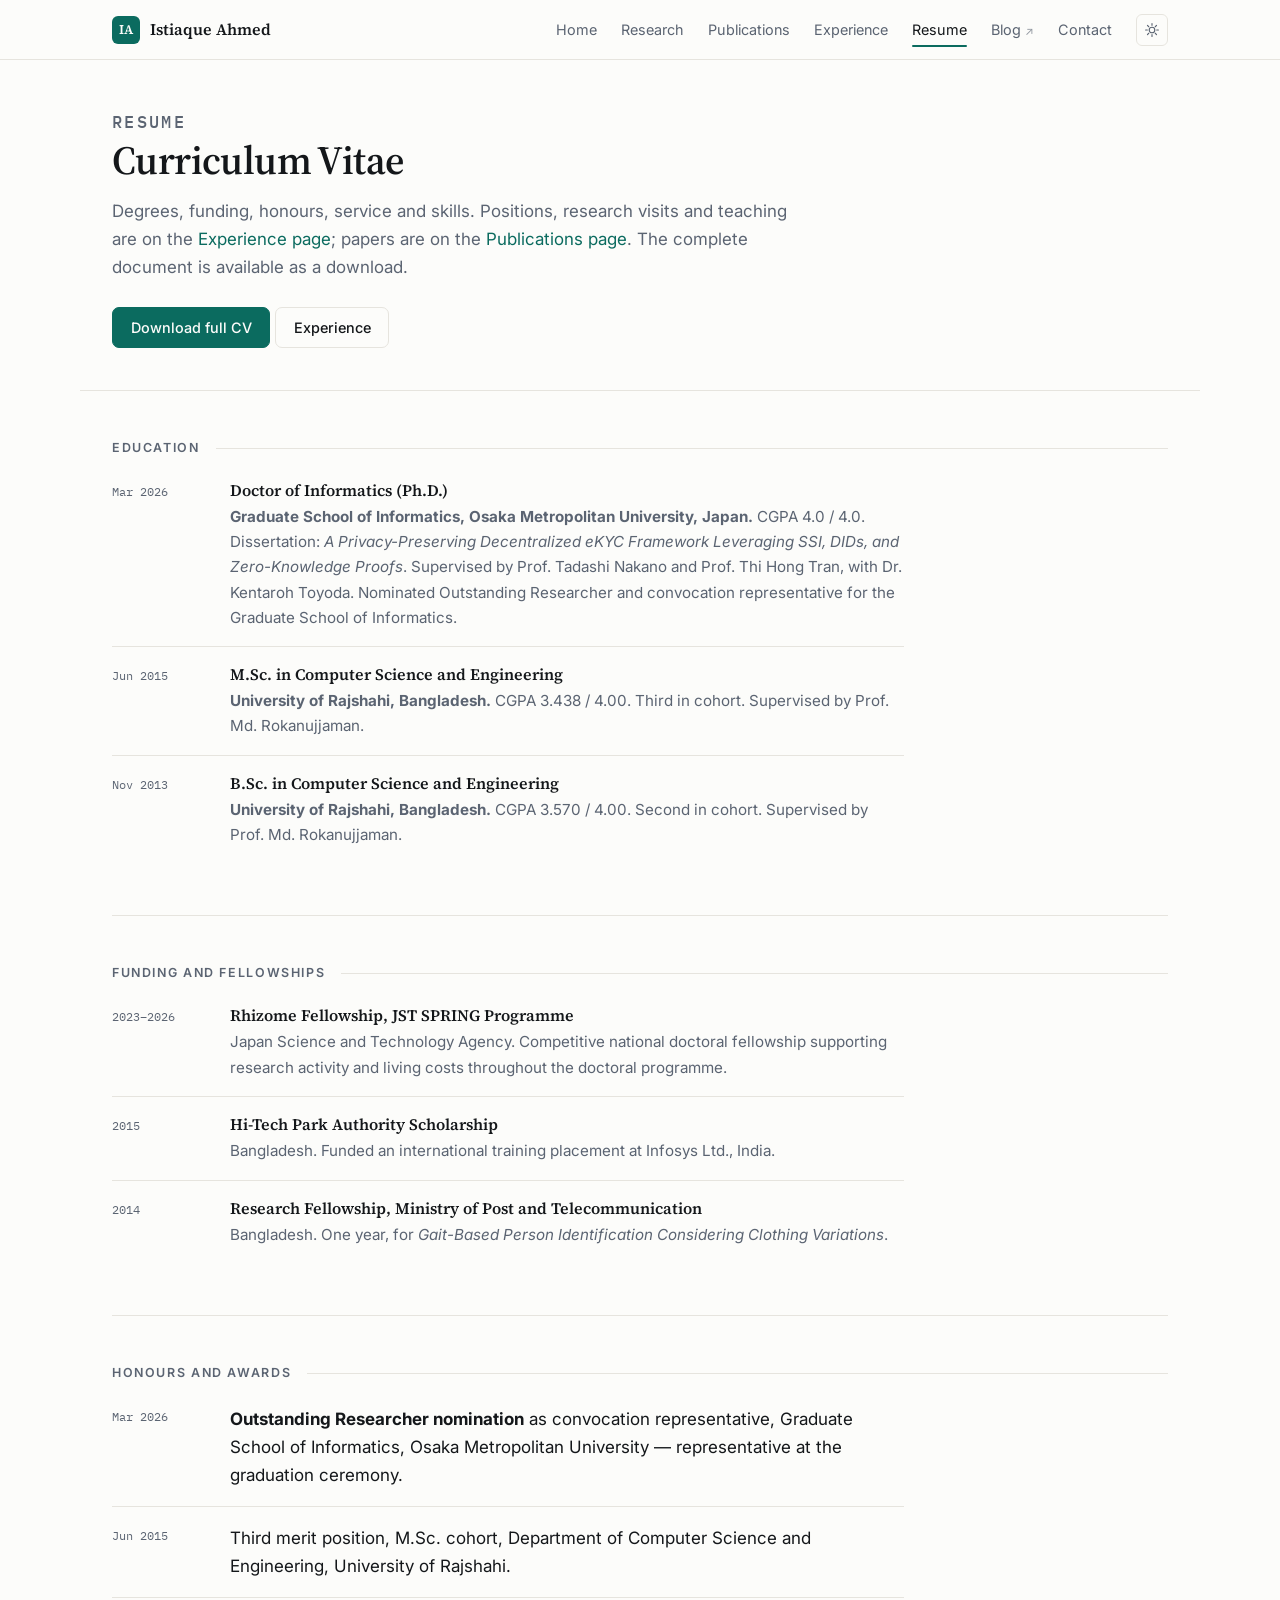
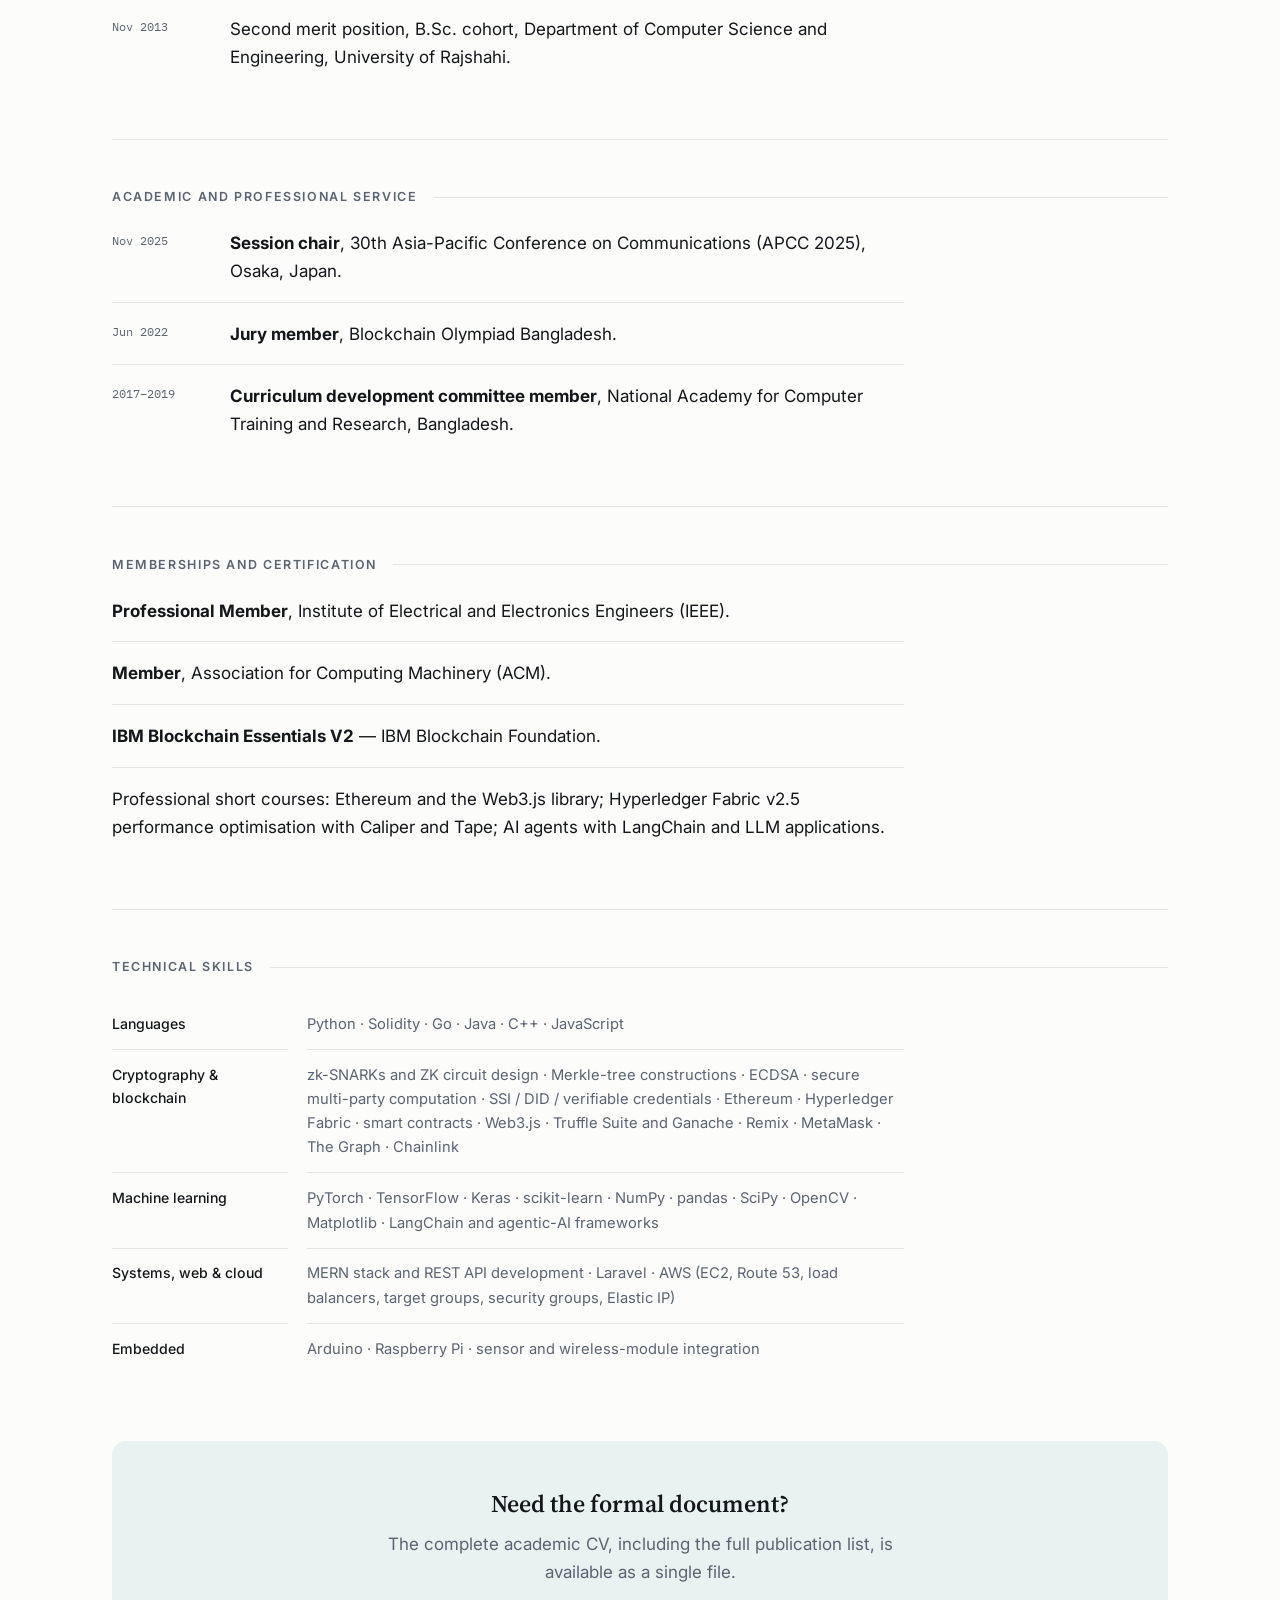
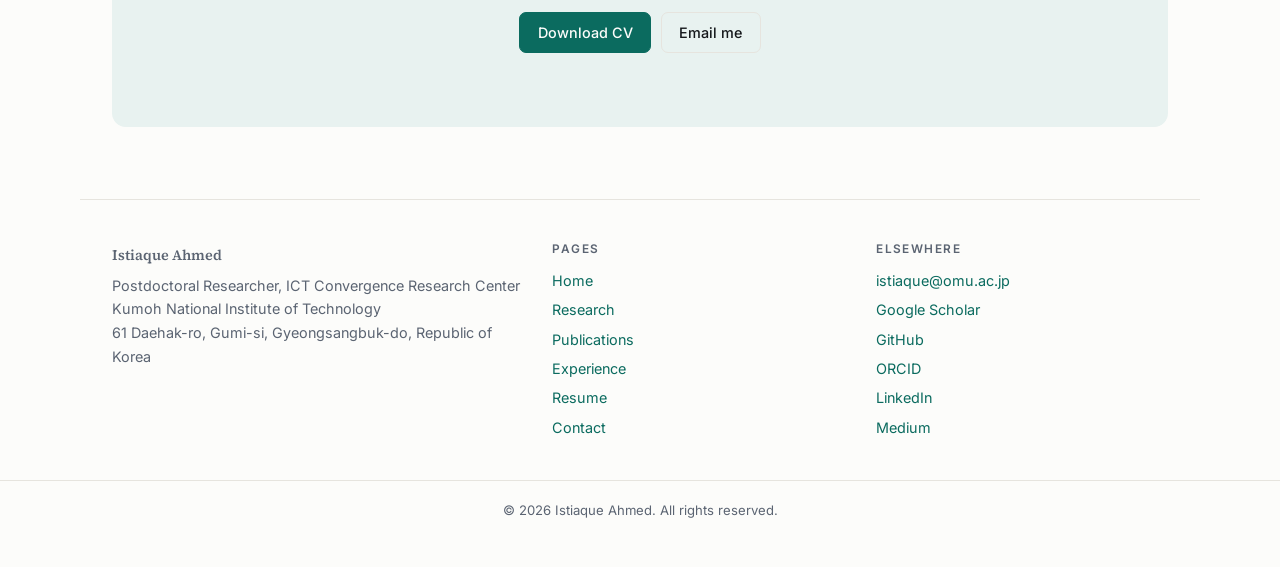
==== commit 5ee2bdc4: "Add new submissions, fix research-area nav, update headings and pub counts - Add Reflex-Guard (IEEE " ====
--- a/cv.html
+++ b/cv.html
@@ -49,7 +49,7 @@
 
   <header class="phead wrap">
     <p class="eyebrow">Resume</p>
-    <h1>The full record</h1>
+    <h1>Curriculum Vitae</h1>
     <p>
       Degrees, funding, honours, service and skills. Positions, research visits
       and teaching are on the <a href="experience.html">Experience page</a>;
